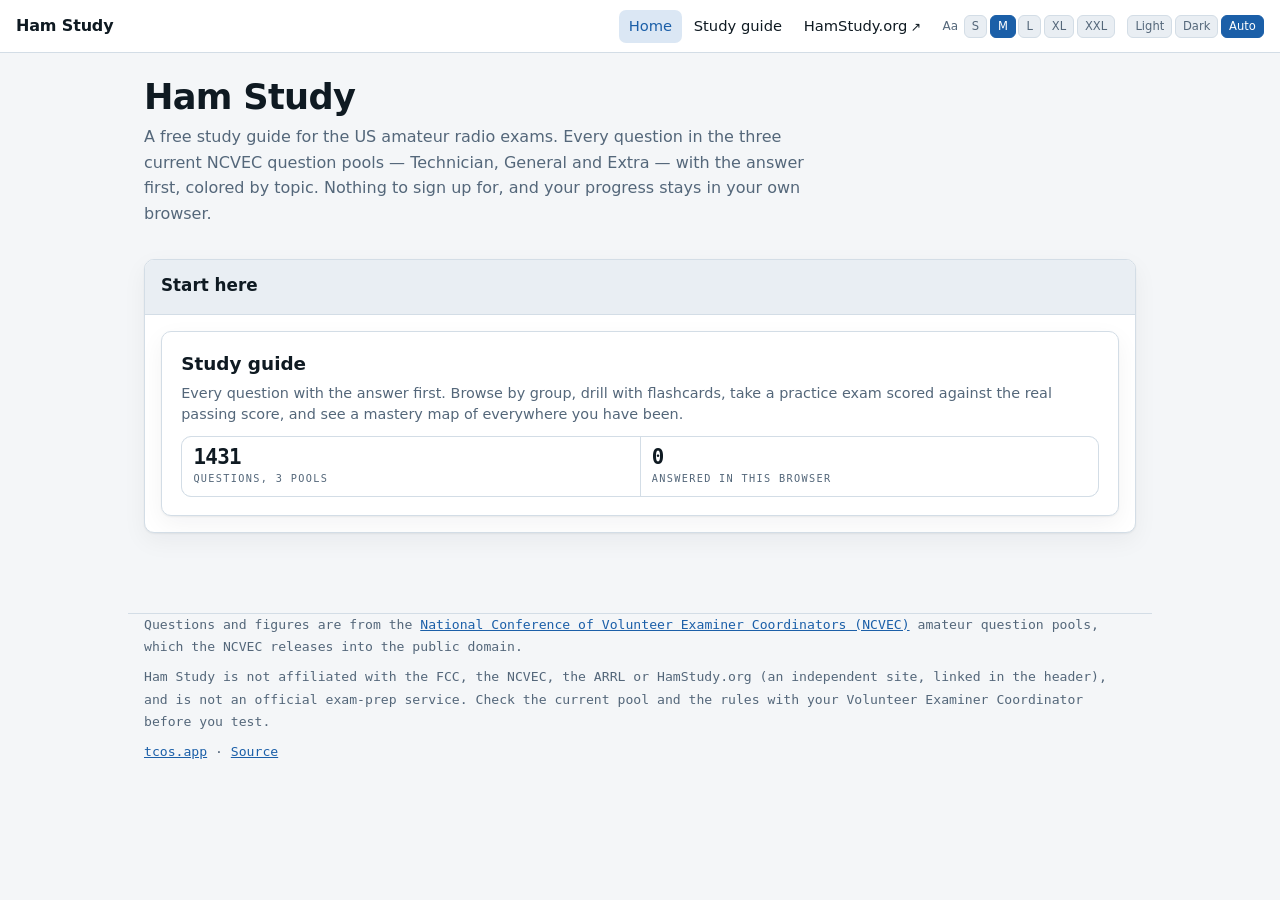
==== index.html @ 4e4fa77f "feat(study): Glossary and Formulas tabs, Guide chips, HamStudy.org link Port the two tabs the ham.la" ====
<!doctype html>
<html lang="en">
<head>
<meta charset="utf-8">
<meta name="viewport" content="width=device-width,initial-scale=1">
<title>Ham Study</title>
<meta name="description" content="A free study guide for the US amateur radio exams, built from the public-domain NCVEC question pools: Technician, General and Extra.">
<link rel="canonical" href="https://ham.tcos.app/">
<meta property="og:type" content="website">
<meta property="og:site_name" content="Ham Study">
<meta property="og:title" content="Ham Study">
<meta property="og:description" content="A free study guide for the US amateur radio exams, built from the public-domain NCVEC question pools: Technician, General and Extra.">
<meta property="og:url" content="https://ham.tcos.app/">
<meta name="twitter:card" content="summary">
<meta name="twitter:title" content="Ham Study">
<meta name="twitter:description" content="A free study guide for the US amateur radio exams, built from the public-domain NCVEC question pools: Technician, General and Extra.">
<link rel="stylesheet" href="/css/site.css">
<style>
.hi-tiles{display:grid;grid-template-columns:repeat(auto-fit,minmax(16rem,1fr));gap:1rem}
.hi-tile{display:block;text-decoration:none;color:inherit;border:1px solid var(--rule);border-radius:10px;
  background:var(--surface);box-shadow:var(--shadow);padding:1.1rem 1.2rem;transition:border-color .15s}
.hi-tile:hover,.hi-tile:focus-visible{border-color:var(--accent)}
.hi-tile h2{margin:0 0 .3rem;font-size:1.15rem;color:var(--ink)}
.hi-tile p{margin:0 0 .7rem;color:var(--muted);font-size:.9rem;line-height:1.45}
.hi-tile .stats{margin:0}
.hi-tile .stat{padding:.6rem .7rem}
.hi-tile .stat b{font-size:1.3rem}
</style>
<script>(function(){var d=document.documentElement;
try{d.setAttribute("data-fs",localStorage.getItem("tc-fs")||"m");
var t=localStorage.getItem("tc-theme");if(t&&t!=="auto")d.setAttribute("data-theme",t);}catch(e){d.setAttribute("data-fs","m");}})();</script>
</head>
<body>
<header class="top">
  <span class="brand"><a href="/">Ham Study</a></span>
  <nav aria-label="Main"><a href="/" aria-current="page">Home</a><a href="/study.html">Study guide</a><a class="ext" href="https://ham.study" target="_blank" rel="noopener">HamStudy.org</a></nav>
  <div class="fontsize-toggle"><span class="fs-label">Aa</span>
    <button class="fontsize-btn" data-size="s"  type="button" aria-pressed="false">S</button>
    <button class="fontsize-btn" data-size="m"  type="button" aria-pressed="true">M</button>
    <button class="fontsize-btn" data-size="l"  type="button" aria-pressed="false">L</button>
    <button class="fontsize-btn" data-size="xl" type="button" aria-pressed="false">XL</button>
    <button class="fontsize-btn" data-size="xxl" type="button" aria-pressed="false">XXL</button>
  </div>
  <div class="theme-toggle">
    <button class="theme-btn" data-theme-choice="light" type="button" aria-pressed="false">Light</button>
    <button class="theme-btn" data-theme-choice="dark"  type="button" aria-pressed="false">Dark</button>
    <button class="theme-btn" data-theme-choice="auto"  type="button" aria-pressed="true">Auto</button>
  </div>
</header>

<main class="wrap">
  <div>
    <h1>Ham Study</h1>
    <p class="lede">A free study guide for the US amateur radio exams. Every question in the three current NCVEC
      question pools &mdash; Technician, General and Extra &mdash; with the answer first, colored by topic. Nothing to
      sign up for, and your progress stays in your own browser.</p>
  </div>

  <div class="cards">
  <section class="card" aria-labelledby="tiles-h">
    <header><h2 id="tiles-h">Start here</h2></header>
    <div class="body">
      <div class="hi-tiles">
        <a class="hi-tile" href="/study.html">
          <h2>Study guide</h2>
          <p>Every question with the answer first. Browse by group, drill with flashcards, take a practice exam scored
            against the real passing score, and see a mastery map of everywhere you have been.</p>
          <div class="stats" id="hi-study-stats"><div class="stat"><b>&hellip;</b><span>loading</span></div></div>
        </a>
      </div>
    </div>
  </section>
  </div>
</main>
<footer class="hint credit">
  <p>Questions and figures are from the <a href="https://ncvec.org/index.php/amateur-question-pools">National Conference of Volunteer
    Examiner Coordinators (NCVEC)</a> amateur question pools, which the NCVEC releases into the public domain.</p>
  <p>Ham Study is not affiliated with the FCC, the NCVEC, the ARRL or HamStudy.org (an independent site, linked in the header), and is not an official exam-prep service.
    Check the current pool and the rules with your Volunteer Examiner Coordinator before you test.</p>
  <p><a href="https://tcos.app/">tcos.app</a> &middot;
    <a href="https://github.com/Twin-Cities-Open-Systems/ham-tcos-app">Source</a></p>
</footer>
<script src="/js/shell.js"></script>
<script src="/js/index.js" defer></script>
</body>
</html>
---- css/site.css ----
/* Ham Study -- one stylesheet for every page.
 *
 * Status colors are the reserved palette and are never themed:
 *   good #0ca30c   warning #fab219   serious #ec835a   critical #d03b3b
 * On a light surface warning and serious are under 3:1 by design. The icon and
 * the text label are the mitigation, so a status color never carries meaning
 * alone.
 */

/* Light is the base set. Every color is a token, so all three theme states
 * (explicit light, explicit dark, and the unstamped system default) resolve as
 * a complete set rather than half of one. */
:root{
  --bg:#f4f6f8; --surface:#fff; --sunk:#e9eef3; --ink:#0f1a22; --muted:#54677a;
  --rule:#d3dde6; --accent:#1b5fa8; --accent-soft:#dbe7f4;
  --good:#0ca30c; --warning:#fab219; --serious:#ec835a; --critical:#d03b3b;
  --good-bg:#e3f2e3; --warning-bg:#fbf1da; --serious-bg:#fbeae3; --critical-bg:#f8e3e3;
  --shadow:0 1px 2px rgba(15,26,34,.06),0 8px 24px rgba(15,26,34,.05);
  --fs:16px;
}
@media (prefers-color-scheme:dark){
  :root:not([data-theme="light"]){
    --bg:#0d1319; --surface:#161f27; --sunk:#111922; --ink:#dde6ee; --muted:#93a6b8;
    --rule:#243240; --accent:#6fa9e4; --accent-soft:#17324c;
    --good-bg:#12291b; --warning-bg:#2a2413; --serious-bg:#2c1d16; --critical-bg:#2c1717;
    --shadow:0 1px 2px rgba(0,0,0,.4),0 8px 24px rgba(0,0,0,.35);
  }
}
:root[data-theme="dark"]{
  --bg:#0d1319; --surface:#161f27; --sunk:#111922; --ink:#dde6ee; --muted:#93a6b8;
  --rule:#243240; --accent:#6fa9e4; --accent-soft:#17324c;
  --good-bg:#12291b; --warning-bg:#2a2413; --serious-bg:#2c1d16; --critical-bg:#2c1717;
  --shadow:0 1px 2px rgba(0,0,0,.4),0 8px 24px rgba(0,0,0,.35);
}
:root[data-fs="s"]{--fs:14px}  :root[data-fs="m"]{--fs:16px}
:root[data-fs="l"]{--fs:18px}  :root[data-fs="xl"]{--fs:21px}
:root[data-fs="xxl"]{--fs:25px}
*{box-sizing:border-box}
/* `hidden` is a state, not a style: an author rule that sets display would
 * otherwise beat the UA's [hidden]{display:none}. */
[hidden]{display:none!important}
body{margin:0;background:var(--bg);color:var(--ink);font:var(--fs)/1.6 system-ui,-apple-system,"Segoe UI",Roboto,sans-serif;-webkit-font-smoothing:antialiased;font-variant-numeric:slashed-zero}
/* The zero is always slashed, in every font everywhere. font-variant-numeric does not merge:
   any rule that sets it must repeat slashed-zero, and form controls do not inherit it. */
input,select,textarea,button{font-family:inherit;font-variant-numeric:slashed-zero}
.mono{font-family:ui-monospace,SFMono-Regular,"SF Mono",Menlo,Consolas,monospace;font-variant-numeric:tabular-nums slashed-zero}
/* header ------------------------------------------------------------------ */
.top{position:sticky;top:0;z-index:20;background:var(--surface);border-bottom:1px solid var(--rule);
     display:flex;align-items:center;gap:.75rem;padding:.6rem 1rem;flex-wrap:wrap}
.brand{font-weight:600;letter-spacing:-.01em;margin-right:auto;display:flex;align-items:baseline;gap:.5rem}
.brand a{text-decoration:none;color:inherit}
.brand small{color:var(--muted);font-weight:400;font-size:.78em}
.top nav{display:flex;gap:.15rem}
.top nav a{color:var(--ink);text-decoration:none;padding:.3rem .6rem;border-radius:7px;font-size:.92rem}
.top nav a:hover,.top nav a:focus-visible,.top nav a[aria-current="page"]{background:var(--accent-soft);color:var(--accent)}
.top nav a.ext::after{content:"\2197";margin-left:.25em;font-size:.85em}
@media (max-width:30rem){.top nav{flex-wrap:wrap}}
.fontsize-toggle,.theme-toggle{display:flex;gap:.15rem;align-items:center}
.fontsize-btn,.theme-btn{background:var(--sunk);border:1px solid var(--rule);color:var(--muted);
  border-radius:6px;padding:.22rem .45rem;font-size:.72rem;cursor:pointer;font-family:inherit}
.fontsize-btn[aria-pressed="true"],.theme-btn[aria-pressed="true"]{background:var(--accent);border-color:var(--accent);color:#fff}
.fs-label{color:var(--muted);font-size:.75rem;margin-right:.2rem}
.wrap{max-width:64rem;margin:0 auto;padding:1.5rem 1rem 5rem;display:flex;flex-direction:column;gap:2rem}
h1{font-size:clamp(1.6rem,3.5vw,2.2rem);line-height:1.15;margin:0;letter-spacing:-.02em;text-wrap:balance}
h2{font-size:1.05rem;margin:0 0 .2rem;text-wrap:balance}
.lede{color:var(--muted);margin:.4rem 0 0;max-width:42rem}
p{margin:0}
a{color:var(--accent)}
code{font-family:ui-monospace,monospace;font-size:.86em;background:var(--sunk);padding:.1em .36em;border-radius:4px}
/* status chips -- ICON + LABEL, never color alone --------------------------- */
.chip{display:inline-flex;align-items:center;gap:.32rem;font-family:ui-monospace,monospace;
      font-size:.68rem;letter-spacing:.06em;text-transform:uppercase;font-weight:600;
      padding:.2rem .5rem;border-radius:999px;white-space:nowrap}
.chip.good{color:var(--good);background:var(--good-bg)}
.chip.warning{color:var(--warning);background:var(--warning-bg)}
.chip.serious{color:var(--serious);background:var(--serious-bg)}
.chip.critical{color:var(--critical);background:var(--critical-bg)}
/* A state that is correct and is not a status: a stopped template is not a
 * fault, so it must not borrow a status color to say so. */
.chip.neutral{color:var(--muted);background:var(--sunk)}
.stats{display:grid;grid-template-columns:repeat(auto-fit,minmax(8rem,1fr));gap:1px;
       background:var(--rule);border:1px solid var(--rule);border-radius:10px;overflow:hidden}
.stat{background:var(--surface);padding:.9rem 1rem;display:flex;flex-direction:column;gap:.15rem}
.stat b{font-family:ui-monospace,monospace;font-size:1.7rem;font-weight:600;line-height:1;letter-spacing:-.03em;font-variant-numeric:tabular-nums slashed-zero}
.stat span{font-family:ui-monospace,monospace;font-size:.64rem;letter-spacing:.13em;text-transform:uppercase;color:var(--muted)}
.stat.is-good b{color:var(--good)} .stat.is-critical b{color:var(--critical)}
.card{background:var(--surface);border:1px solid var(--rule);border-radius:10px;box-shadow:var(--shadow);overflow:hidden}
.card>header{padding:.75rem 1rem;border-bottom:1px solid var(--rule);background:var(--sunk);
             display:flex;align-items:baseline;gap:.6rem;flex-wrap:wrap}
.card>header .count{margin-left:auto;font-family:ui-monospace,monospace;font-size:.72rem;color:var(--muted)}
.card .body{padding:1rem;display:flex;flex-direction:column;gap:.9rem}
.tbl{overflow-x:auto}
table{border-collapse:collapse;width:100%;font-size:.9rem}
th,td{text-align:left;padding:.5rem .7rem;border-bottom:1px solid var(--rule);vertical-align:top}
thead th{font-family:ui-monospace,monospace;font-size:.64rem;letter-spacing:.12em;text-transform:uppercase;color:var(--muted);font-weight:600}
tbody tr:last-child td{border-bottom:0}
footer{border-top:1px solid var(--rule);padding-top:1rem;color:var(--muted);
       font-family:ui-monospace,monospace;font-size:.72rem;line-height:1.7}
:focus-visible{outline:2px solid var(--accent);outline-offset:2px;border-radius:4px}
@media(prefers-reduced-motion:reduce){*{transition:none!important;animation:none!important}}
.tabs{display:flex;gap:.25rem;padding:.55rem 1rem 0;border-bottom:1px solid var(--rule);background:var(--sunk)}
.tab{font:inherit;font-size:.86rem;color:var(--muted);background:none;cursor:pointer;
     border:1px solid transparent;border-bottom:0;border-radius:7px 7px 0 0;
     padding:.4rem .85rem;margin-bottom:-1px}
.tab:hover{color:var(--ink)}
/* The selected tab is the one joined to the panel below it. That join is the
 * cue, so the state does not rest on color alone -- aria-selected carries it
 * for anything that is not looking at pixels. */
.tab[aria-selected="true"]{background:var(--surface);border-color:var(--rule);color:var(--ink);font-weight:600}
.bar{display:flex;align-items:center;gap:.6rem;flex-wrap:wrap}
.bar .btn{margin-left:auto}
.btn{font:inherit;font-size:.86rem;font-weight:600;background:var(--accent);color:#fff;
     border:1px solid var(--accent);border-radius:7px;padding:.42rem 1rem;cursor:pointer}
.btn:disabled{opacity:.55;cursor:progress}
.hint{color:var(--muted);font-size:.82rem;margin:0}
kbd{font-family:ui-monospace,monospace;font-size:.78em;background:var(--sunk);
    border:1px solid var(--rule);border-bottom-width:2px;border-radius:4px;padding:.05em .35em}
.muted{color:var(--muted)}

.cards{display:flex;flex-direction:column;gap:2rem}
.credit{max-width:64rem;margin:0 auto;padding:0 1rem 3rem}
.credit p+p{margin-top:.5rem}
.skip{position:absolute;left:-999px}
.skip:focus{left:1rem;top:.5rem;z-index:30;background:var(--surface);padding:.4rem .7rem;border-radius:6px}

/* print / Save as PDF: the page as it looks on screen minus the controls. */
@page{margin:12mm}
@media print{
  html,body{-webkit-print-color-adjust:exact;print-color-adjust:exact}
  .top{display:none!important}
  .wrap{max-width:none;padding:0}
  .card{box-shadow:none}
  .tbl{overflow:visible}
  tr,.stat,figure,img,svg{break-inside:avoid}
  .card>header{break-after:avoid}
  thead{display:table-header-group}
  img,svg{max-width:100%;height:auto}
}
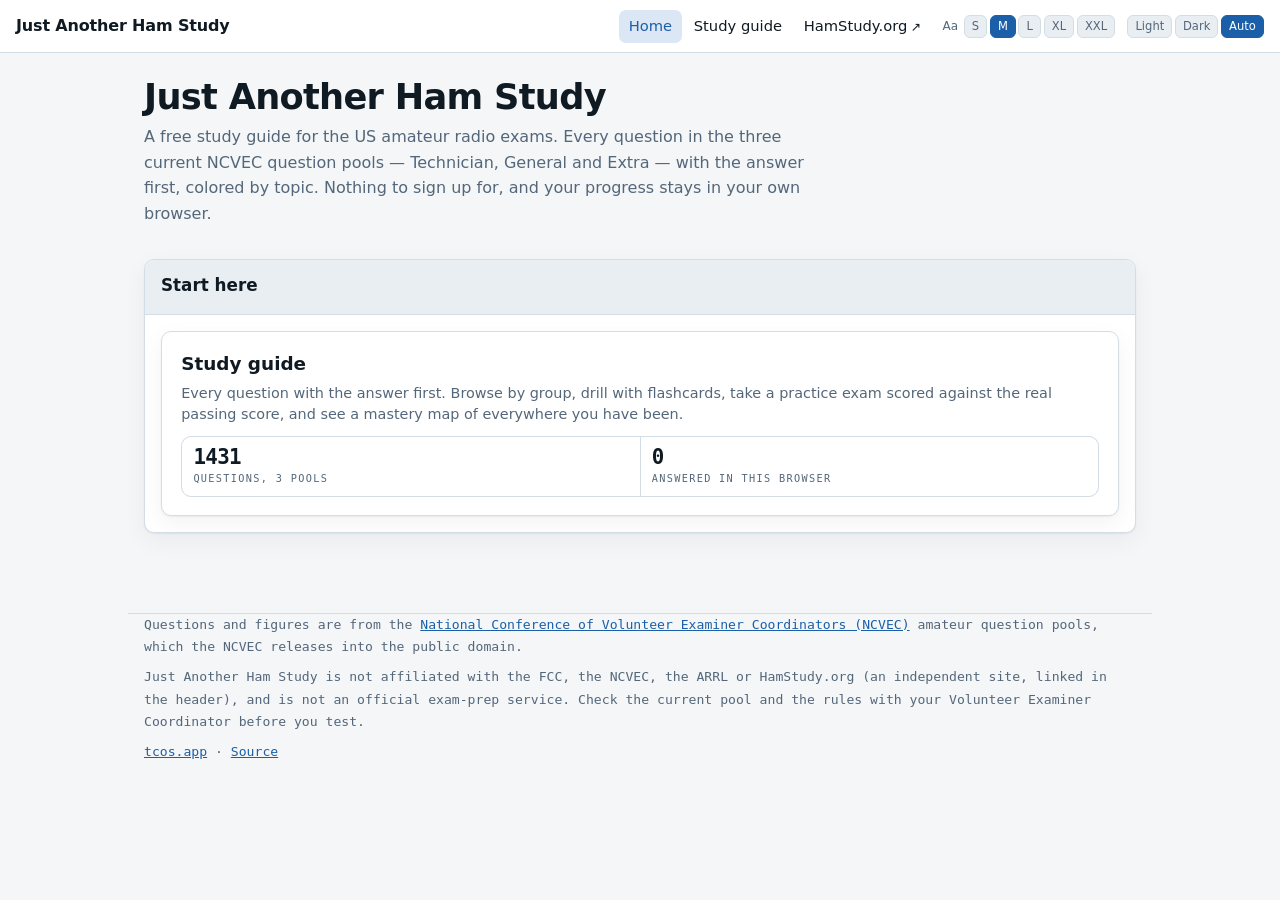
==== commit 2981b8bc: "feat(site): rename to Just Another Ham Study and add the og image The product name is Just Another H" ====
--- a/index.html
+++ b/index.html
@@ -3,17 +3,24 @@
 <head>
 <meta charset="utf-8">
 <meta name="viewport" content="width=device-width,initial-scale=1">
-<title>Ham Study</title>
+<title>Just Another Ham Study</title>
 <meta name="description" content="A free study guide for the US amateur radio exams, built from the public-domain NCVEC question pools: Technician, General and Extra.">
 <link rel="canonical" href="https://ham.tcos.app/">
 <meta property="og:type" content="website">
-<meta property="og:site_name" content="Ham Study">
-<meta property="og:title" content="Ham Study">
+<meta property="og:site_name" content="Just Another Ham Study">
+<meta property="og:title" content="Just Another Ham Study">
 <meta property="og:description" content="A free study guide for the US amateur radio exams, built from the public-domain NCVEC question pools: Technician, General and Extra.">
 <meta property="og:url" content="https://ham.tcos.app/">
-<meta name="twitter:card" content="summary">
-<meta name="twitter:title" content="Ham Study">
+<meta property="og:locale" content="en_US">
+<meta property="og:image" content="https://ham.tcos.app/og.jpg">
+<meta property="og:image:type" content="image/jpeg">
+<meta property="og:image:width" content="1200">
+<meta property="og:image:height" content="630">
+<meta property="og:image:alt" content="The Just Another Ham Study home page: the study guide, 1431 questions across three NCVEC pools.">
+<meta name="twitter:card" content="summary_large_image">
+<meta name="twitter:title" content="Just Another Ham Study">
 <meta name="twitter:description" content="A free study guide for the US amateur radio exams, built from the public-domain NCVEC question pools: Technician, General and Extra.">
+<meta name="twitter:image" content="https://ham.tcos.app/og.jpg">
 <link rel="stylesheet" href="/css/site.css">
 <style>
 .hi-tiles{display:grid;grid-template-columns:repeat(auto-fit,minmax(16rem,1fr));gap:1rem}
@@ -32,7 +39,7 @@
 </head>
 <body>
 <header class="top">
-  <span class="brand"><a href="/">Ham Study</a></span>
+  <span class="brand"><a href="/">Just Another Ham Study</a></span>
   <nav aria-label="Main"><a href="/" aria-current="page">Home</a><a href="/study.html">Study guide</a><a class="ext" href="https://ham.study" target="_blank" rel="noopener">HamStudy.org</a></nav>
   <div class="fontsize-toggle"><span class="fs-label">Aa</span>
     <button class="fontsize-btn" data-size="s"  type="button" aria-pressed="false">S</button>
@@ -50,7 +57,7 @@
 
 <main class="wrap">
   <div>
-    <h1>Ham Study</h1>
+    <h1>Just Another Ham Study</h1>
     <p class="lede">A free study guide for the US amateur radio exams. Every question in the three current NCVEC
       question pools &mdash; Technician, General and Extra &mdash; with the answer first, colored by topic. Nothing to
       sign up for, and your progress stays in your own browser.</p>
@@ -75,7 +82,7 @@
 <footer class="hint credit">
   <p>Questions and figures are from the <a href="https://ncvec.org/index.php/amateur-question-pools">National Conference of Volunteer
     Examiner Coordinators (NCVEC)</a> amateur question pools, which the NCVEC releases into the public domain.</p>
-  <p>Ham Study is not affiliated with the FCC, the NCVEC, the ARRL or HamStudy.org (an independent site, linked in the header), and is not an official exam-prep service.
+  <p>Just Another Ham Study is not affiliated with the FCC, the NCVEC, the ARRL or HamStudy.org (an independent site, linked in the header), and is not an official exam-prep service.
     Check the current pool and the rules with your Volunteer Examiner Coordinator before you test.</p>
   <p><a href="https://tcos.app/">tcos.app</a> &middot;
     <a href="https://github.com/Twin-Cities-Open-Systems/ham-tcos-app">Source</a></p>
--- a/css/site.css
+++ b/css/site.css
@@ -1,4 +1,4 @@
-/* Ham Study -- one stylesheet for every page.
+/* Just Another Ham Study -- one stylesheet for every page.
  *
  * Status colors are the reserved palette and are never themed:
  *   good #0ca30c   warning #fab219   serious #ec835a   critical #d03b3b
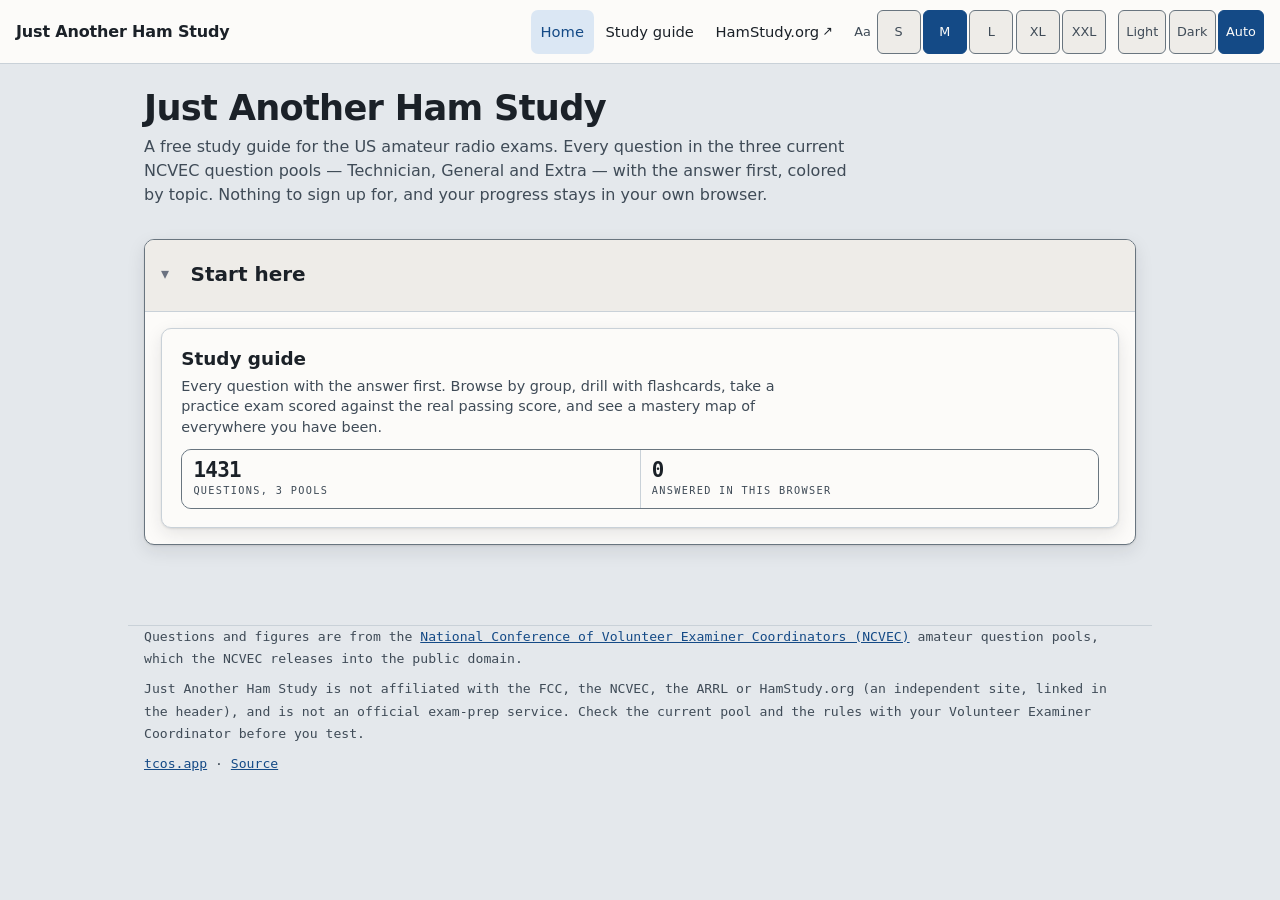
==== commit 32c091ee: "feat(study): inherit tcos-app's shared shell; collapsible, columnar, readable-first study UI Every p" ====
--- a/index.html
+++ b/index.html
@@ -16,12 +16,13 @@
 <meta property="og:image:type" content="image/jpeg">
 <meta property="og:image:width" content="1200">
 <meta property="og:image:height" content="630">
-<meta property="og:image:alt" content="The Just Another Ham Study home page: the study guide, 1431 questions across three NCVEC pools.">
+<meta property="og:image:alt" content="Just Another Ham Study: US amateur radio exam study guide, 1,431 questions across the Technician, General and Extra pools">
 <meta name="twitter:card" content="summary_large_image">
 <meta name="twitter:title" content="Just Another Ham Study">
 <meta name="twitter:description" content="A free study guide for the US amateur radio exams, built from the public-domain NCVEC question pools: Technician, General and Extra.">
 <meta name="twitter:image" content="https://ham.tcos.app/og.jpg">
-<link rel="stylesheet" href="/css/site.css">
+<link rel="stylesheet" href="/css/shell.css">
+<link rel="stylesheet" href="/css/ham.css">
 <style>
 .hi-tiles{display:grid;grid-template-columns:repeat(auto-fit,minmax(16rem,1fr));gap:1rem}
 .hi-tile{display:block;text-decoration:none;color:inherit;border:1px solid var(--rule);border-radius:10px;
@@ -64,9 +65,9 @@
   </div>
 
   <div class="cards">
-  <section class="card" aria-labelledby="tiles-h">
-    <header><h2 id="tiles-h">Start here</h2></header>
-    <div class="body">
+  <section class="card" data-tc-collapse="start" aria-labelledby="tiles-h">
+    <header><h2 id="tiles-h" data-tc-collapse-toggle>Start here</h2></header>
+    <div class="body" data-tc-collapse-body>
       <div class="hi-tiles">
         <a class="hi-tile" href="/study.html">
           <h2>Study guide</h2>
@@ -88,6 +89,11 @@
     <a href="https://github.com/Twin-Cities-Open-Systems/ham-tcos-app">Source</a></p>
 </footer>
 <script src="/js/shell.js"></script>
+<script src="/js/links.js"></script>
+<script src="/js/collapse.js"></script>
+<script src="/js/arrange.js"></script>
+<script src="/js/table.js"></script>
+<script src="/js/freshness.js"></script>
 <script src="/js/index.js" defer></script>
 </body>
 </html>
--- a/css/shell.css
+++ b/css/shell.css
@@ -0,0 +1,216 @@
+/* shell.css -- the shared stylesheet of every tcos.app app. OWNED by tcos-app;
+ * children copy it (see CLAUDE.md, "How a child app inherits"), never edit the copy.
+ * Derived from fleet-ops/view/assets/view.css minus the operator-only parts.
+ *
+ * Status colors are the reserved palette for fills, edges and icons, never
+ * themed:  good #0ca30c   warning #fab219   serious #ec835a   critical #d03b3b
+ * Text that states a status wears the matching -ink token instead (7:1 on its
+ * chip), and the icon and label always ride with it, so a status color never
+ * carries meaning alone.
+ */
+
+/* Light is the base set. Every color is a token, so all three theme states
+ * (explicit light, explicit dark, and the unstamped system default) resolve as
+ * a complete set rather than half of one.
+ *
+ * Readability is the design brief, and it is measured, not eyeballed --
+ * tests/test_contrast.py computes the WCAG ratio for every pair below in both
+ * themes and fails under target:
+ *   body text     >= 7:1   (--ink, --muted, --accent on their surfaces)
+ *   UI text       >= 4.5:1 (chips, button labels, tags)
+ *   borders/icons >= 3:1   (--edge on every surface it divides)
+ * Off-white on off-black, never #fff on #000. Light and dark are two designs:
+ * dark lifts its surfaces by lightness and softens the ink, it is not the
+ * light theme inverted. --rule is a hairline inside a card (decorative);
+ * --edge is what draws a component's boundary, so it carries the 3:1.
+ * --bg < --surface < --sunk is the page, the card, the pill on the card. */
+:root{
+  --bg:#e4e8ec; --surface:#fcfbf9; --sunk:#eeece8; --ink:#1b2128; --muted:#3f4b57;
+  --rule:#c9d1d8; --edge:#69757f; --accent:#144a86; --accent-soft:#dbe7f4; --on-accent:#fcfbf9;
+  --good:#0ca30c; --warning:#fab219; --serious:#ec835a; --critical:#d03b3b;
+  --good-ink:#0a5c0a; --warning-ink:#6b4700; --serious-ink:#7c3210; --critical-ink:#921f1f;
+  --good-bg:#e3f2e3; --warning-bg:#fbf1da; --serious-bg:#fbeae3; --critical-bg:#f8e3e3;
+  --shadow:0 1px 2px rgba(27,33,40,.10),0 6px 18px rgba(27,33,40,.10);
+  --fs:16px;
+}
+@media (prefers-color-scheme:dark){
+  :root:not([data-theme="light"]){
+    --bg:#0c1116; --surface:#171e26; --sunk:#0f151b; --ink:#e3e8ed; --muted:#a9b6c2;
+    --rule:#2b3947; --edge:#6a7b8c; --accent:#8bbcf0; --accent-soft:#163049; --on-accent:#0c1116;
+    --good-ink:#5fd35f; --warning-ink:#f2b93b; --serious-ink:#f6a683; --critical-ink:#f79f9f;
+    --good-bg:#12291b; --warning-bg:#2a2413; --serious-bg:#2c1d16; --critical-bg:#2c1717;
+    --shadow:0 1px 2px rgba(0,0,0,.5),0 6px 18px rgba(0,0,0,.45);
+  }
+}
+:root[data-theme="dark"]{
+  --bg:#0c1116; --surface:#171e26; --sunk:#0f151b; --ink:#e3e8ed; --muted:#a9b6c2;
+  --rule:#2b3947; --edge:#6a7b8c; --accent:#8bbcf0; --accent-soft:#163049; --on-accent:#0c1116;
+  --good-ink:#5fd35f; --warning-ink:#f2b93b; --serious-ink:#f6a683; --critical-ink:#f79f9f;
+  --good-bg:#12291b; --warning-bg:#2a2413; --serious-bg:#2c1d16; --critical-bg:#2c1717;
+  --shadow:0 1px 2px rgba(0,0,0,.5),0 6px 18px rgba(0,0,0,.45);
+}
+:root[data-fs="s"]{--fs:14px}  :root[data-fs="m"]{--fs:16px}
+:root[data-fs="l"]{--fs:18px}  :root[data-fs="xl"]{--fs:21px}
+:root[data-fs="xxl"]{--fs:25px}
+*{box-sizing:border-box}
+/* `hidden` is a state, not a style: an author rule that sets display would
+ * otherwise beat the UA's [hidden]{display:none}. */
+[hidden]{display:none!important}
+body{margin:0;background:var(--bg);color:var(--ink);font:var(--fs)/1.5 system-ui,-apple-system,"Segoe UI",Roboto,sans-serif;-webkit-font-smoothing:antialiased;font-variant-numeric:slashed-zero}
+/* The zero is always slashed, in every font everywhere. font-variant-numeric does not merge:
+   any rule that sets it must repeat slashed-zero, and form controls do not inherit it. */
+input,select,textarea,button{font-family:inherit;font-variant-numeric:slashed-zero}
+.mono{font-family:ui-monospace,SFMono-Regular,"SF Mono",Menlo,Consolas,monospace;font-variant-numeric:tabular-nums slashed-zero}
+/* header ------------------------------------------------------------------ */
+.top{position:sticky;top:0;z-index:20;background:var(--surface);border-bottom:1px solid var(--rule);
+     display:flex;align-items:center;gap:.75rem;padding:.6rem 1rem;flex-wrap:wrap}
+.brand{font-weight:600;letter-spacing:-.01em;margin-right:auto;display:flex;align-items:baseline;gap:.5rem}
+.brand a{text-decoration:none;color:inherit}
+.brand small{color:var(--muted);font-weight:400;font-size:.78em}
+.top nav{display:flex;gap:.15rem}
+.top nav a{color:var(--ink);text-decoration:none;padding:.3rem .6rem;border-radius:7px;font-size:.92rem}
+.top nav a:hover,.top nav a:focus-visible,.top nav a[aria-current="page"]{background:var(--accent-soft);color:var(--accent)}
+.top nav a.ext::after{content:"\2197";margin-left:.25em;font-size:.85em}
+@media (max-width:30rem){.top nav{flex-wrap:wrap}}
+.fontsize-toggle,.theme-toggle{display:flex;gap:.15rem;align-items:center}
+.fontsize-btn,.theme-btn{background:var(--sunk);border:1px solid var(--edge);color:var(--muted);
+  border-radius:6px;padding:.22rem .45rem;font-size:.8rem;cursor:pointer;font-family:inherit}
+.fontsize-btn[aria-pressed="true"],.theme-btn[aria-pressed="true"]{background:var(--accent);border-color:var(--accent);color:var(--on-accent)}
+.fs-label{color:var(--muted);font-size:.8rem;margin-right:.2rem}
+.wrap{max-width:64rem;margin:0 auto;padding:1.5rem 1rem 5rem;display:flex;flex-direction:column;gap:2rem}
+h1{font-size:clamp(1.6rem,3.5vw,2.2rem);line-height:1.15;margin:0;letter-spacing:-.02em;text-wrap:balance}
+/* Three levels, each visibly a step from the next: panel h2 > group h3/h4 > pill label. */
+h2{font-size:1.25rem;line-height:1.3;margin:0 0 .2rem;text-wrap:balance}
+.lede{color:var(--muted);margin:.4rem 0 0;max-width:42rem}
+/* Reading measure: prose stops at ~70 characters, left-aligned, never justified. */
+.card .body p,.card .body li,.lede{max-width:70ch;text-align:left}
+p{margin:0}
+a{color:var(--accent)}
+code{font-family:ui-monospace,monospace;font-size:.86em;background:var(--sunk);padding:.1em .36em;border-radius:4px}
+/* status chips -- ICON + LABEL, never color alone --------------------------- */
+.chip{display:inline-flex;align-items:center;gap:.32rem;font-family:ui-monospace,monospace;
+      font-size:.72rem;letter-spacing:.06em;text-transform:uppercase;font-weight:600;
+      padding:.2rem .5rem;border-radius:999px;white-space:nowrap}
+.chip.good{color:var(--good-ink);background:var(--good-bg)}
+.chip.warning{color:var(--warning-ink);background:var(--warning-bg)}
+.chip.serious{color:var(--serious-ink);background:var(--serious-bg)}
+.chip.critical{color:var(--critical-ink);background:var(--critical-bg)}
+/* A state that is correct and is not a status: a stopped template is not a
+ * fault, so it must not borrow a status color to say so. */
+.chip.neutral{color:var(--muted);background:var(--sunk)}
+.stats{display:grid;grid-template-columns:repeat(auto-fit,minmax(8rem,1fr));gap:1px;
+       background:var(--rule);border:1px solid var(--edge);border-radius:10px;overflow:hidden}
+.stat{background:var(--surface);padding:.9rem 1rem;display:flex;flex-direction:column;gap:.15rem}
+.stat b{font-family:ui-monospace,monospace;font-size:1.7rem;font-weight:600;line-height:1;letter-spacing:-.03em;font-variant-numeric:tabular-nums slashed-zero}
+.stat span{font-family:ui-monospace,monospace;font-size:.64rem;letter-spacing:.13em;text-transform:uppercase;color:var(--muted)}
+.stat.is-good b{color:var(--good-ink)} .stat.is-critical b{color:var(--critical-ink)}
+.card{background:var(--surface);border:1px solid var(--edge);border-radius:10px;box-shadow:var(--shadow);overflow:hidden}
+.card>header{padding:.75rem 1rem;border-bottom:1px solid var(--rule);background:var(--sunk);
+             display:flex;align-items:baseline;gap:.6rem;flex-wrap:wrap}
+.card>header .count{margin-left:auto;font-family:ui-monospace,monospace;font-size:.72rem;color:var(--muted)}
+.card .body{padding:1rem;display:flex;flex-direction:column;gap:.9rem}
+.tbl{overflow-x:auto}
+table{border-collapse:collapse;width:100%;font-size:.9rem}
+th,td{text-align:left;padding:.5rem .7rem;border-bottom:1px solid var(--rule);vertical-align:top}
+thead th{font-family:ui-monospace,monospace;font-size:.64rem;letter-spacing:.12em;text-transform:uppercase;color:var(--muted);font-weight:600}
+tbody tr:last-child td{border-bottom:0}
+footer{border-top:1px solid var(--rule);padding-top:1rem;color:var(--muted);
+       font-family:ui-monospace,monospace;font-size:.72rem;line-height:1.7}
+:focus-visible{outline:3px solid var(--accent);outline-offset:2px;border-radius:4px}
+@media(prefers-reduced-motion:reduce){*{transition:none!important;animation:none!important}}
+.tabs{display:flex;gap:.25rem;padding:.55rem 1rem 0;border-bottom:1px solid var(--edge);background:var(--sunk)}
+.tab{font:inherit;font-size:.86rem;color:var(--muted);background:none;cursor:pointer;
+     border:1px solid transparent;border-bottom:0;border-radius:7px 7px 0 0;
+     padding:.4rem .85rem;margin-bottom:-1px}
+.tab:hover{color:var(--ink)}
+/* The selected tab is the one joined to the panel below it. That join is the
+ * cue, so the state does not rest on color alone -- aria-selected carries it
+ * for anything that is not looking at pixels. */
+.tab[aria-selected="true"]{background:var(--surface);border-color:var(--edge);color:var(--ink);font-weight:600}
+.bar{display:flex;align-items:center;gap:.6rem;flex-wrap:wrap}
+.bar .btn{margin-left:auto}
+.btn{font:inherit;font-size:.9rem;font-weight:600;background:var(--accent);color:var(--on-accent);
+     border:1px solid var(--accent);border-radius:7px;padding:.42rem 1rem;cursor:pointer}
+.btn:disabled{opacity:.55;cursor:progress}
+.hint{color:var(--muted);font-size:.82rem;margin:0}
+kbd{font-family:ui-monospace,monospace;font-size:.78em;background:var(--sunk);
+    border:1px solid var(--edge);border-bottom-width:2px;border-radius:4px;padding:.05em .35em}
+.muted{color:var(--muted)}
+
+.cards{display:flex;flex-direction:column;gap:2rem}
+.skip{position:absolute;left:-999px}
+.skip:focus{left:1rem;top:.5rem;z-index:30;background:var(--surface);padding:.4rem .7rem;border-radius:6px}
+
+/* Touch targets: every button-like control is at least 44 x 44 CSS px
+ * (WCAG 2.5.5), so it can be hit with a thumb and not just a pointer. */
+.btn,.tab,.fontsize-btn,.theme-btn,.top nav a{min-height:44px;min-width:44px;display:inline-flex;align-items:center;justify-content:center}
+.top nav a{justify-content:flex-start}
+.tab{padding-top:0;padding-bottom:0}
+[data-tc-collapse-head]{min-height:44px;display:flex;align-items:center;gap:.4em}
+
+/* components: collapse, arrange, table, freshness --------------------------
+ * The library/js components ship their own behavior CSS; this is the page's half
+ * (how they sit in the shell). One accent hue for every control affordance;
+ * status colors stay reserved for status. */
+/* arrange: the cards live in their own container so a drop onto container
+ * padding cannot land a card past the page footer. */
+.cards{display:flex;flex-direction:column;gap:2rem}
+.grip{font-family:ui-monospace,monospace;color:var(--muted);font-size:1rem;line-height:1;
+      padding:.1rem .2rem;border-radius:5px;align-self:center}
+.grip:hover,.grip:focus-visible{color:var(--accent);background:var(--accent-soft)}
+.card>header h2[data-tc-collapse-head],.new>header h2[data-tc-collapse-head]{
+  cursor:pointer;border-radius:5px;padding:0 .2rem;margin-left:-.2rem}
+.card>header h2[data-tc-collapse-head]:hover,.new>header h2[data-tc-collapse-head]:hover{color:var(--accent)}
+/* A collapsed card is a header and nothing else -- the rule under it would
+ * be drawing a line beneath empty space. */
+[data-tc-collapsed="true"]>header{border-bottom:0}
+.tc-collapse-marker{color:var(--accent)}
+
+/* Status echoed on the card's left edge. Set ONLY on a card whose header
+ * already carries the matching icon+label chip -- see the block comment. */
+.card.is-good{border-left:4px solid var(--good)}
+.card.is-warning{border-left:4px solid var(--warning)}
+.card.is-serious{border-left:4px solid var(--serious)}
+.card.is-critical{border-left:4px solid var(--critical)}
+
+/* table: sort + search. Everything is client-side over rows already in the
+ * DOM -- see view/README.md for why there is no server and no cache. */
+.card-tools{display:flex;align-items:center;gap:.6rem;flex-wrap:wrap;
+            padding:.7rem 1rem;border-bottom:1px solid var(--rule);background:var(--surface)}
+.card-tools input[type="search"]{flex:1 1 14rem;min-width:9rem;font:inherit;font-size:.86rem;
+  background:var(--sunk);color:var(--ink);border:1px solid var(--edge);border-radius:7px;
+  padding:.35rem .6rem}
+.card-tools input[type="search"]:focus-visible{border-color:var(--accent)}
+.card-tools .count{font-family:ui-monospace,monospace;font-size:.72rem;color:var(--muted);white-space:nowrap}
+.card-tools .hint{font-size:.72rem;color:var(--muted)}
+thead th[data-tc-sortable]{color:var(--muted)}
+thead th[aria-sort="ascending"],thead th[aria-sort="descending"]{color:var(--accent)}
+
+/* Freshness: how old is what you are reading, and can you get back to the
+ * source. One card per page, last, generated by build.sh -- never authored,
+ * because a hand-typed timestamp is wrong the moment the page is rebuilt. */
+.fresh-card{border-left:4px solid var(--rule)}
+.fresh-card .body{padding:.7rem 1rem}
+.fresh dl{display:grid;grid-template-columns:auto 1fr;gap:.3rem .9rem;margin:0;
+          font-family:ui-monospace,monospace;font-size:.76rem}
+.fresh dt{color:var(--muted);text-transform:uppercase;letter-spacing:.08em;font-size:.68rem}
+.fresh dd{margin:0;color:var(--ink);overflow-wrap:anywhere}
+.fresh dd.none{color:var(--muted);font-style:italic;font-family:inherit}
+
+/* print / Save as PDF: the page as it looks on screen minus the controls. */
+@page{margin:12mm}
+@media print{
+  html,body{-webkit-print-color-adjust:exact;print-color-adjust:exact}
+  :root,:root[data-theme]{--bg:#fff;--surface:#fff;--sunk:#f3f3f3;--ink:#000;--muted:#333;--edge:#555;--accent:#0b3a70}
+  body{font-size:11pt;line-height:1.4}
+  .top,.grip,.tc-collapse-marker,.card-tools input,.card-tools .hint{display:none!important}
+  [data-tc-collapse][data-tc-collapsed='true'] [data-tc-collapse-body]{display:block!important}
+  [data-tc-collapse][data-tc-collapsed='true'] .body[data-tc-collapse-body]{display:flex!important}
+  .wrap{max-width:none;padding:0}
+  .card{box-shadow:none}
+  .tbl{overflow:visible}
+  tr,.stat,figure,img,svg{break-inside:avoid}
+  .card>header{break-after:avoid}
+  thead{display:table-header-group}
+  img,svg{max-width:100%;height:auto}
+}
--- a/css/ham.css
+++ b/css/ham.css
@@ -0,0 +1,3 @@
+/* ham.css -- what only this app adds on top of the shared shell (css/shell.css). */
+.credit{max-width:64rem;margin:0 auto;padding:0 1rem 3rem}
+.credit p+p{margin-top:.5rem}
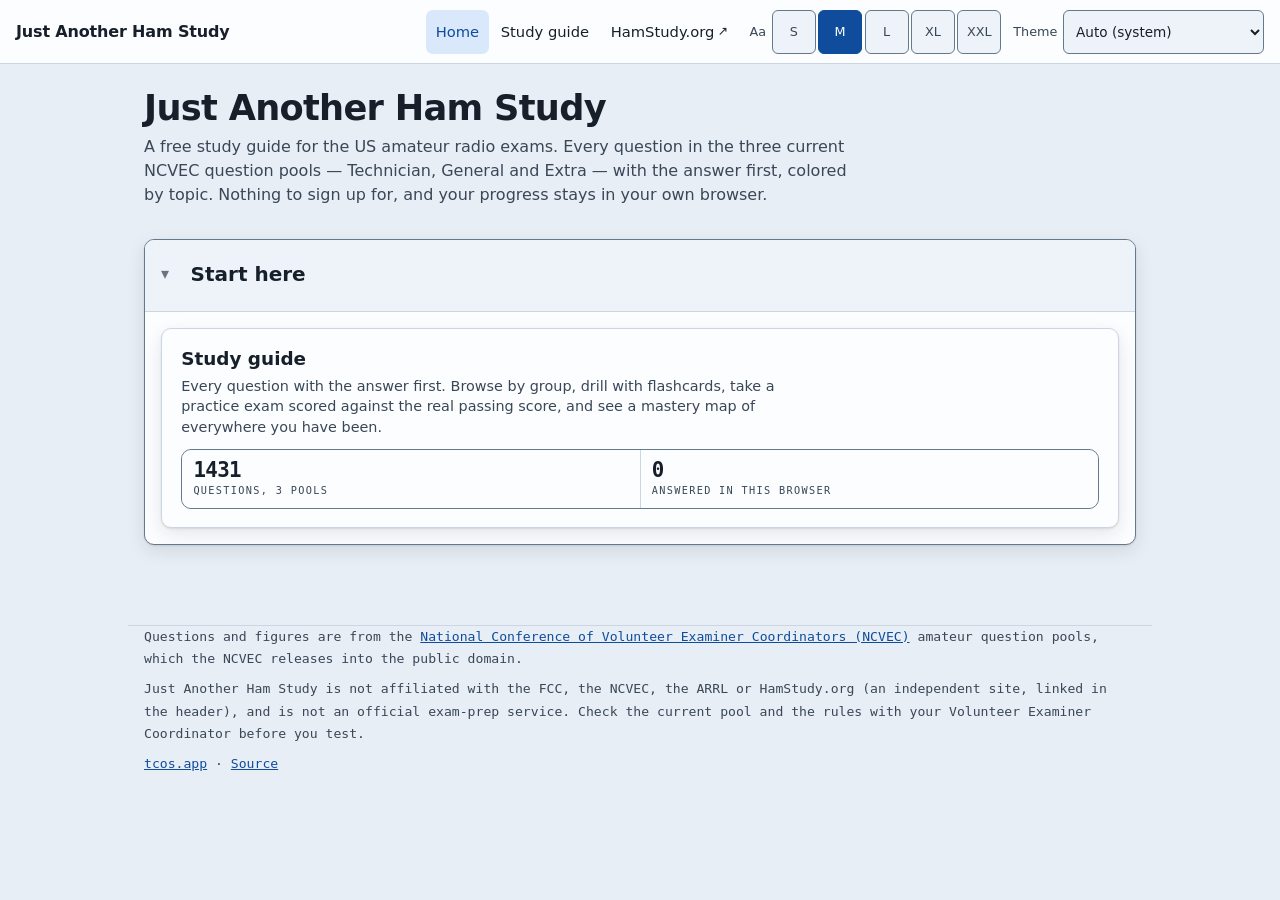
==== commit 2a006a56: "feat(study): theme dropdown and working text size, synced from the shell Co-Authored-By: Claude Code" ====
--- a/index.html
+++ b/index.html
@@ -36,7 +36,7 @@
 </style>
 <script>(function(){var d=document.documentElement;
 try{d.setAttribute("data-fs",localStorage.getItem("tc-fs")||"m");
-var t=localStorage.getItem("tc-theme");if(t&&t!=="auto")d.setAttribute("data-theme",t);}catch(e){d.setAttribute("data-fs","m");}})();</script>
+var t=localStorage.getItem("tc-theme");if(t&&t!=="auto"){d.setAttribute("data-theme",{paper:"light",contrast:"light",midnight:"dark",graphite:"dark"}[t]||t);d.setAttribute("data-skin",t);}}catch(e){d.setAttribute("data-fs","m");}})();</script>
 </head>
 <body>
 <header class="top">
@@ -49,10 +49,16 @@
     <button class="fontsize-btn" data-size="xl" type="button" aria-pressed="false">XL</button>
     <button class="fontsize-btn" data-size="xxl" type="button" aria-pressed="false">XXL</button>
   </div>
-  <div class="theme-toggle">
-    <button class="theme-btn" data-theme-choice="light" type="button" aria-pressed="false">Light</button>
-    <button class="theme-btn" data-theme-choice="dark"  type="button" aria-pressed="false">Dark</button>
-    <button class="theme-btn" data-theme-choice="auto"  type="button" aria-pressed="true">Auto</button>
+  <div class="theme-toggle"><label class="fs-label" for="theme-select">Theme</label>
+    <select class="theme-select" id="theme-select">
+      <option value="auto">Auto (system)</option>
+      <option value="light">Light</option>
+      <option value="dark">Dark</option>
+      <option value="paper">Paper (warm, low glare)</option>
+      <option value="contrast">High contrast</option>
+      <option value="midnight">Midnight</option>
+      <option value="graphite">Graphite</option>
+    </select>
   </div>
 </header>
 
--- a/css/shell.css
+++ b/css/shell.css
@@ -25,8 +25,8 @@
  * --edge is what draws a component's boundary, so it carries the 3:1.
  * --bg < --surface < --sunk is the page, the card, the pill on the card. */
 :root{
-  --bg:#e4e8ec; --surface:#fcfbf9; --sunk:#eeece8; --ink:#1b2128; --muted:#3f4b57;
-  --rule:#c9d1d8; --edge:#69757f; --accent:#144a86; --accent-soft:#dbe7f4; --on-accent:#fcfbf9;
+  --bg:#e8eef5; --surface:#fbfdff; --sunk:#eef3f9; --ink:#17202a; --muted:#3a4757;
+  --rule:#ccd6e2; --edge:#66788c; --accent:#0f4c9c; --accent-soft:#d9e8fa; --on-accent:#fbfdff;
   --good:#0ca30c; --warning:#fab219; --serious:#ec835a; --critical:#d03b3b;
   --good-ink:#0a5c0a; --warning-ink:#6b4700; --serious-ink:#7c3210; --critical-ink:#921f1f;
   --good-bg:#e3f2e3; --warning-bg:#fbf1da; --serious-bg:#fbeae3; --critical-bg:#f8e3e3;
@@ -49,6 +49,25 @@
   --good-bg:#12291b; --warning-bg:#2a2413; --serious-bg:#2c1d16; --critical-bg:#2c1717;
   --shadow:0 1px 2px rgba(0,0,0,.5),0 6px 18px rgba(0,0,0,.45);
 }
+/* Named themes. [data-theme] stays light or dark (the base every component and
+ * child app already keys on); [data-skin] restates only the core tokens, so a
+ * skin needs no per-component rules. Status colors keep their base. */
+:root[data-skin="paper"]{
+  --bg:#ece3d0; --surface:#faf5e8; --sunk:#f3ead6; --ink:#2a2318; --muted:#54473a;
+  --rule:#d6c9ae; --edge:#75634c; --accent:#7a3410; --accent-soft:#ecdcbf; --on-accent:#faf5e8;
+}
+:root[data-skin="contrast"]{
+  --bg:#f2f2f2; --surface:#fdfdfd; --sunk:#e9e9e9; --ink:#0a0a0a; --muted:#252525;
+  --rule:#8c8c8c; --edge:#333333; --accent:#0a2f80; --accent-soft:#d5def5; --on-accent:#fdfdfd;
+}
+:root[data-skin="midnight"]{
+  --bg:#070b1a; --surface:#101830; --sunk:#0a1024; --ink:#e6ecff; --muted:#adb9db;
+  --rule:#25325a; --edge:#7183b3; --accent:#93b7ff; --accent-soft:#1a2a55; --on-accent:#070b1a;
+}
+:root[data-skin="graphite"]{
+  --bg:#181a1d; --surface:#24272b; --sunk:#1b1d20; --ink:#e6e8ea; --muted:#adb2b8;
+  --rule:#383c42; --edge:#7d858e; --accent:#72d4cb; --accent-soft:#1f3b39; --on-accent:#181a1d;
+}
 :root[data-fs="s"]{--fs:14px}  :root[data-fs="m"]{--fs:16px}
 :root[data-fs="l"]{--fs:18px}  :root[data-fs="xl"]{--fs:21px}
 :root[data-fs="xxl"]{--fs:25px}
@@ -56,7 +75,8 @@
 /* `hidden` is a state, not a style: an author rule that sets display would
  * otherwise beat the UA's [hidden]{display:none}. */
 [hidden]{display:none!important}
-body{margin:0;background:var(--bg);color:var(--ink);font:var(--fs)/1.5 system-ui,-apple-system,"Segoe UI",Roboto,sans-serif;-webkit-font-smoothing:antialiased;font-variant-numeric:slashed-zero}
+html{font-size:var(--fs)}
+body{margin:0;background:var(--bg);color:var(--ink);font:1rem/1.5 system-ui,-apple-system,"Segoe UI",Roboto,sans-serif;-webkit-font-smoothing:antialiased;font-variant-numeric:slashed-zero}
 /* The zero is always slashed, in every font everywhere. font-variant-numeric does not merge:
    any rule that sets it must repeat slashed-zero, and form controls do not inherit it. */
 input,select,textarea,button{font-family:inherit;font-variant-numeric:slashed-zero}
@@ -72,6 +92,7 @@
 .top nav a:hover,.top nav a:focus-visible,.top nav a[aria-current="page"]{background:var(--accent-soft);color:var(--accent)}
 .top nav a.ext::after{content:"\2197";margin-left:.25em;font-size:.85em}
 @media (max-width:30rem){.top nav{flex-wrap:wrap}}
+.theme-select{background:var(--sunk);border:1px solid var(--edge);color:var(--ink);border-radius:6px;padding:.22rem .5rem;font:inherit;font-size:.85rem;min-height:44px;cursor:pointer}
 .fontsize-toggle,.theme-toggle{display:flex;gap:.15rem;align-items:center}
 .fontsize-btn,.theme-btn{background:var(--sunk);border:1px solid var(--edge);color:var(--muted);
   border-radius:6px;padding:.22rem .45rem;font-size:.8rem;cursor:pointer;font-family:inherit}
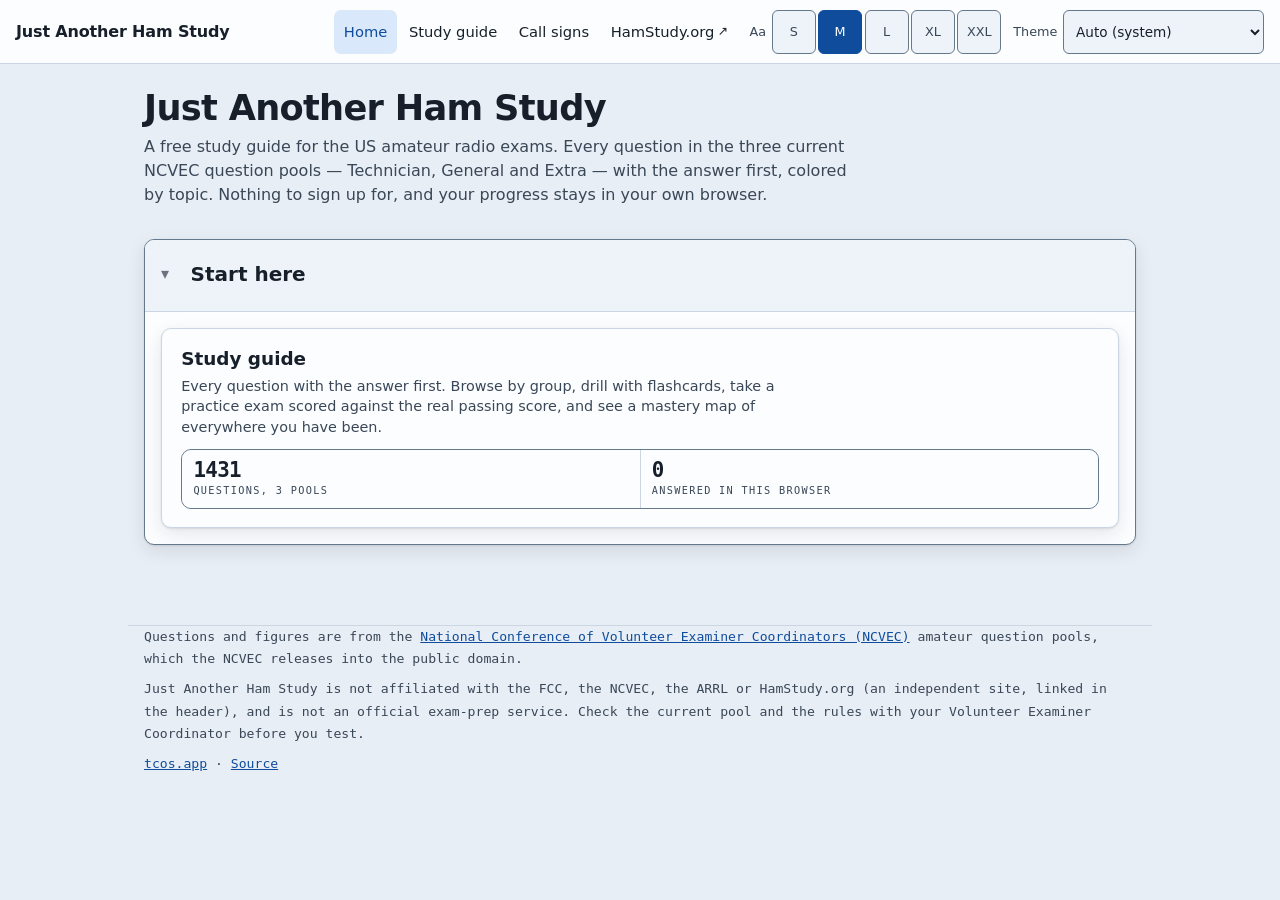
==== commit 2bc9beb4: "feat(callsign): the call sign page on ham.tcos.app, searching man.tcos.us Operator, 2026-10-01: the " ====
--- a/index.html
+++ b/index.html
@@ -41,7 +41,7 @@
 <body>
 <header class="top">
   <span class="brand"><a href="/">Just Another Ham Study</a></span>
-  <nav aria-label="Main"><a href="/" aria-current="page">Home</a><a href="/study.html">Study guide</a><a class="ext" href="https://ham.study" target="_blank" rel="noopener">HamStudy.org</a></nav>
+  <nav aria-label="Main"><a href="/" aria-current="page">Home</a><a href="/study.html">Study guide</a><a href="/callsign.html">Call signs</a><a class="ext" href="https://ham.study" target="_blank" rel="noopener">HamStudy.org</a></nav>
   <div class="fontsize-toggle"><span class="fs-label">Aa</span>
     <button class="fontsize-btn" data-size="s"  type="button" aria-pressed="false">S</button>
     <button class="fontsize-btn" data-size="m"  type="button" aria-pressed="true">M</button>
--- a/css/shell.css
+++ b/css/shell.css
@@ -1,6 +1,6 @@
-/* shell.css -- the shared stylesheet of every tcos.app app. OWNED by tcos-app;
- * children copy it (see CLAUDE.md, "How a child app inherits"), never edit the copy.
- * Derived from fleet-ops/view/assets/view.css minus the operator-only parts.
+/* shell.css -- the shared stylesheet of every TCOS web page: the *.tcos.app apps,
+ * view.lab, the tcos.us sites and the media hubs. OWNED by tcos-app; children copy
+ * it (see CLAUDE.md, "How a child inherits"), never edit the copy.
  *
  * Status colors are the reserved palette for fills, edges and icons, never
  * themed:  good #0ca30c   warning #fab219   serious #ec835a   critical #d03b3b
@@ -92,6 +92,19 @@
 .top nav a:hover,.top nav a:focus-visible,.top nav a[aria-current="page"]{background:var(--accent-soft);color:var(--accent)}
 .top nav a.ext::after{content:"\2197";margin-left:.25em;font-size:.85em}
 @media (max-width:30rem){.top nav{flex-wrap:wrap}}
+/* Small screens: the header is a brand and a menu button; nav, text size and theme fold
+   into the panel. shell.js adds .tc-menu (and the button), so with no script it all stays visible. */
+.menu-btn{display:none}
+@media (max-width:40rem){
+  .top.tc-menu .menu-btn{display:inline-flex;align-items:center;justify-content:center;min-width:44px;min-height:44px;
+    background:var(--sunk);border:1px solid var(--edge);color:var(--ink);border-radius:8px;font:inherit;font-size:1.25rem;line-height:1;cursor:pointer}
+  .top.tc-menu .menu-btn[aria-expanded="true"]{background:var(--accent-soft);color:var(--accent)}
+  .top.tc-menu:not([data-open]) > :not(.brand):not(.menu-btn){display:none}
+  .top.tc-menu[data-open] > nav,.top.tc-menu[data-open] > .fontsize-toggle,.top.tc-menu[data-open] > .theme-toggle{flex:1 1 100%}
+  .top.tc-menu[data-open] > nav{flex-direction:column}
+  .top.tc-menu[data-open] > .fontsize-toggle{flex-wrap:wrap}
+  .top.tc-menu[data-open]{max-height:100vh;max-height:100dvh;overflow-y:auto}
+}
 .theme-select{background:var(--sunk);border:1px solid var(--edge);color:var(--ink);border-radius:6px;padding:.22rem .5rem;font:inherit;font-size:.85rem;min-height:44px;cursor:pointer}
 .fontsize-toggle,.theme-toggle{display:flex;gap:.15rem;align-items:center}
 .fontsize-btn,.theme-btn{background:var(--sunk);border:1px solid var(--edge);color:var(--muted);
@@ -119,12 +132,17 @@
 /* A state that is correct and is not a status: a stopped template is not a
  * fault, so it must not borrow a status color to say so. */
 .chip.neutral{color:var(--muted);background:var(--sunk)}
-.stats{display:grid;grid-template-columns:repeat(auto-fit,minmax(8rem,1fr));gap:1px;
+/* Flex, not grid: a grid cannot stretch a short last row, so ten tiles at a card
+   width of seven left the second row two-thirds empty (inv.lab, 2026-09-30). Each
+   tile grows to fill its row. */
+.stats{display:flex;flex-wrap:wrap;gap:1px;
        background:var(--rule);border:1px solid var(--edge);border-radius:10px;overflow:hidden}
-.stat{background:var(--surface);padding:.9rem 1rem;display:flex;flex-direction:column;gap:.15rem}
+.stat{background:var(--surface);padding:.9rem 1rem;display:flex;flex-direction:column;gap:.15rem;flex:1 1 8rem;min-width:8rem}
 .stat b{font-family:ui-monospace,monospace;font-size:1.7rem;font-weight:600;line-height:1;letter-spacing:-.03em;font-variant-numeric:tabular-nums slashed-zero}
 .stat span{font-family:ui-monospace,monospace;font-size:.64rem;letter-spacing:.13em;text-transform:uppercase;color:var(--muted)}
-.stat.is-good b{color:var(--good-ink)} .stat.is-critical b{color:var(--critical-ink)}
+.stat.is-good b{color:var(--good-ink)} .stat.is-critical b{color:var(--critical-ink)} .stat.is-warning b{color:var(--warning-ink)}
+/* A zero is present, not loud: an empty state should not read like a live one. */
+.stat.is-empty b,.stat.is-empty span{opacity:.45}
 .card{background:var(--surface);border:1px solid var(--edge);border-radius:10px;box-shadow:var(--shadow);overflow:hidden}
 .card>header{padding:.75rem 1rem;border-bottom:1px solid var(--rule);background:var(--sunk);
              display:flex;align-items:baseline;gap:.6rem;flex-wrap:wrap}
@@ -220,9 +238,92 @@
 
 /* print / Save as PDF: the page as it looks on screen minus the controls. */
 @page{margin:12mm}
+/* flip card ---------------------------------------------------------------
+ * A card with two faces, front and back, in one grid cell, so the card is as tall as its
+ * taller face and a grid of them never reflows on a flip. The hidden face is
+ * visibility:hidden, so it cannot take focus. shell.js (TC.flip) sets data-flipped.
+ *   <li class="tc-flip" data-flipped="false"><div class="tc-flip-in">
+ *     <div class="tc-face tc-front"><button class="tc-flipbtn" data-tc-flip>...</button></div>
+ *     <div class="tc-face tc-back"><button class="tc-backq" data-tc-flip>...</button>...</div>
+ *   </div></li>
+ * .tc-fit makes the card only as tall as the face showing. --fam colors the left edge. */
+.tc-flip{list-style:none;perspective:1200px;scroll-margin-top:5rem}
+.tc-flip.is-jumped{outline:3px solid var(--accent);outline-offset:2px;border-radius:8px}
+.tc-flip-in{display:grid;transition:transform .3s;transform-style:preserve-3d}
+.tc-flip[data-flipped="true"] .tc-flip-in{transform:rotateY(180deg)}
+.tc-face{grid-area:1/1;backface-visibility:hidden;-webkit-backface-visibility:hidden;text-align:left;
+  border:1px solid var(--edge);border-left:5px solid var(--fam,var(--accent));border-radius:8px;background:var(--surface);
+  padding:.6rem .85rem;font:inherit;color:inherit;transition:visibility 0s .15s}
+.tc-front{display:flex;flex-direction:column;gap:.5rem;cursor:pointer;line-height:1.4;font-size:.95rem}
+.tc-flipbtn{all:unset;box-sizing:border-box;display:block;cursor:pointer}
+.tc-flipbtn:focus-visible{outline:3px solid var(--accent);outline-offset:2px}
+.tc-front .tc-flip-cue{margin-top:auto}
+.tc-front:hover,.tc-backq:hover .tc-flip-cue{border-color:var(--accent)}
+.tc-flip-cue{display:block;margin-top:.4rem;font-size:.8rem;color:var(--accent);font-weight:600}
+.tc-back{transform:rotateY(180deg);display:flex;flex-direction:column;gap:.5rem;background:var(--sunk)}
+.tc-backq{all:unset;box-sizing:border-box;display:block;cursor:pointer;font-size:.85rem;line-height:1.4;color:var(--muted)}
+.tc-backq:focus-visible{outline:3px solid var(--accent);outline-offset:2px}
+.tc-flip[data-flipped="false"] .tc-back,.tc-flip[data-flipped="true"] .tc-front{visibility:hidden}
+@media (prefers-reduced-motion:reduce){.tc-flip-in,.tc-face{transition:none}}
+@media print{
+  .tc-flip-in{transform:none!important}
+  .tc-face{grid-area:auto;transform:none;visibility:visible!important;position:static!important;break-inside:avoid;margin-bottom:.3rem}
+  .tc-flip-in{display:block}.tc-flip-cue{display:none}
+}
+.tc-fit .tc-flip-in{position:relative}
+.tc-fit[data-flipped="false"] .tc-back,.tc-fit[data-flipped="true"] .tc-front{position:absolute;top:0;left:0;right:0}
+.tc-fit .tc-front .tc-flip-cue{margin-top:.15rem}
+
+/* way back ------------------------------------------------------------------
+ * A small pill fixed to the corner that names what is above the reader and scrolls
+ * back to it. shell.js (TC.wayback.init) fills and shows it. */
+.tc-jump{position:fixed;right:max(12px,env(safe-area-inset-right));bottom:max(12px,env(safe-area-inset-bottom));z-index:15;display:flex;
+  max-width:calc(100vw - 24px);border:1px solid var(--edge);border-radius:999px;overflow:hidden;
+  background:color-mix(in srgb,var(--surface) 90%,transparent);-webkit-backdrop-filter:blur(8px);backdrop-filter:blur(8px);
+  box-shadow:0 2px 12px rgba(0,0,0,.2);opacity:.9;transition:opacity .2s,transform .2s,visibility 0s}
+.tc-jump:hover,.tc-jump:focus-within{opacity:1}
+.tc-jump[data-show="false"]{opacity:0;visibility:hidden;transform:translateY(10px);pointer-events:none;transition:opacity .2s,transform .2s,visibility 0s .2s}
+.tc-jump button{all:unset;box-sizing:border-box;cursor:pointer;display:flex;align-items:center;gap:.4rem;min-height:44px;min-width:44px;
+  padding:0 .8rem;font:600 .85rem/1 inherit;color:var(--ink);justify-content:center}
+.tc-jump button[hidden],.tc-jump a[hidden]{display:none}
+/* "link here": an anchor, so it opens, drags and right-click copies like any link */
+.tc-jump a.tc-jump-here{box-sizing:border-box;display:flex;align-items:center;justify-content:center;gap:.4rem;min-height:44px;min-width:44px;
+  padding:0 .7rem;color:var(--ink);text-decoration:none;border-left:1px solid var(--edge);font:600 .85rem/1 inherit}
+.tc-jump a.tc-jump-here:hover{color:var(--accent);background:var(--sunk)}
+.tc-jump a.tc-jump-here:focus-visible{outline:3px solid var(--accent);outline-offset:-3px}
+.tc-jump a.tc-jump-here[data-said]{color:var(--good-ink)}
+.tc-jump-said:empty{display:none}
+/* A linked heading lands below the sticky header, not under it. */
+h2[id],h3[id],h4[id],summary[id],[data-tc-collapse-toggle][id],section[id],article[id],[data-tc-collapse][id]{scroll-margin-top:4.75rem}
+.tc-jump button+button{border-left:1px solid var(--edge)}
+.tc-jump button:hover{color:var(--accent);background:var(--sunk)}
+.tc-jump button:focus-visible{outline:3px solid var(--accent);outline-offset:-3px}
+.tc-jump-l{max-width:11rem;overflow:hidden;text-overflow:ellipsis;white-space:nowrap}
+.tc-jump-l::before{content:"\2191\00a0";color:var(--accent)}
+@media (max-width:40rem){.tc-jump-l{max-width:38vw}.tc-jump[data-has-group="true"] [data-tc-to="panel"]{display:none}}
+@media (prefers-reduced-motion:reduce){.tc-jump,.tc-jump[data-show="false"]{transition:none}}
+@media print{.tc-jump{display:none!important}}
+
+/* dock ----------------------------------------------------------------------
+ * A bar that rides the bottom edge of the screen while its section is on screen (a
+ * primary action and a status line, e.g. Score and "12 / 35 answered"). It must come
+ * after the content it serves; position:sticky needs the card around it not to clip. */
+.tc-dock{position:sticky;bottom:max(8px,env(safe-area-inset-bottom));z-index:14;display:flex;align-items:center;justify-content:space-between;gap:.75rem;
+  margin-top:.8rem;padding:.5rem .5rem .5rem .9rem;border:1px solid var(--edge);border-radius:999px;background:color-mix(in srgb,var(--surface) 88%,transparent);
+  -webkit-backdrop-filter:blur(8px);backdrop-filter:blur(8px);box-shadow:0 4px 18px rgba(0,0,0,.18)}
+.tc-dock[hidden]{display:none}
+.tc-dock-n{font-size:.85rem;color:var(--muted)}
+.tc-dock .btn{min-height:44px;min-width:6rem}
+.card:has(.tc-dock){overflow:visible}
+body:has(.tc-dock:not([hidden])) .tc-jump{bottom:calc(max(8px,env(safe-area-inset-bottom)) + 76px)}
+@media print{.tc-dock{display:none!important}}
+
 @media print{
   html,body{-webkit-print-color-adjust:exact;print-color-adjust:exact}
-  :root,:root[data-theme]{--bg:#fff;--surface:#fff;--sunk:#f3f3f3;--ink:#000;--muted:#333;--edge:#555;--accent:#0b3a70}
+  /* Paper by default. A page whose own export promises "the PDF looks like the
+     screen" (view.lab's PDF button) opts out with <html data-tc-print="theme">
+     and keeps the reader's theme, dark included. */
+  :root:not([data-tc-print="theme"]),:root[data-theme]:not([data-tc-print="theme"]){--bg:#fff;--surface:#fff;--sunk:#f3f3f3;--ink:#000;--muted:#333;--edge:#555;--accent:#0b3a70}
   body{font-size:11pt;line-height:1.4}
   .top,.grip,.tc-collapse-marker,.card-tools input,.card-tools .hint{display:none!important}
   [data-tc-collapse][data-tc-collapsed='true'] [data-tc-collapse-body]{display:block!important}
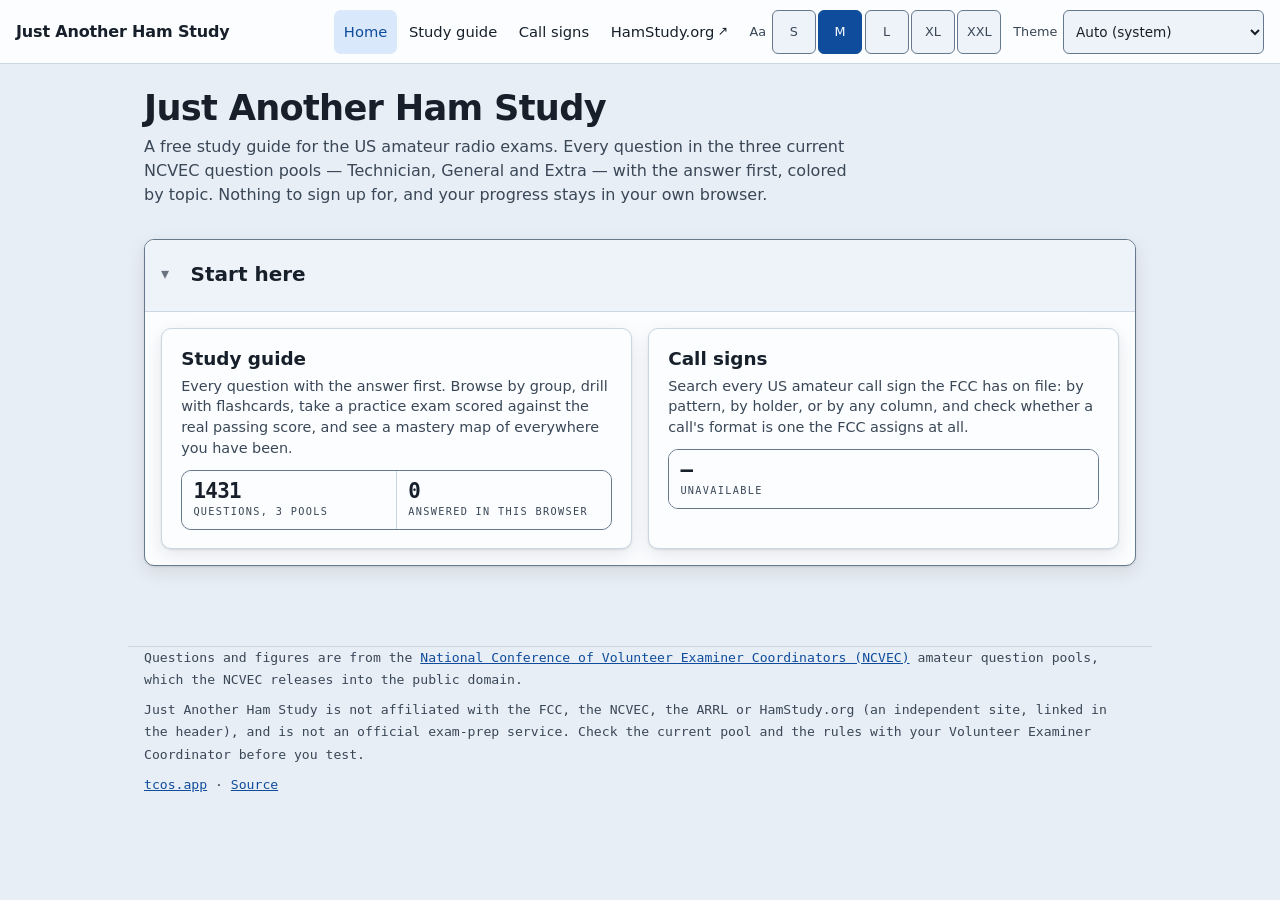
==== commit 62b406a7: "feat(home): Start here lists Call signs beside the Study guide Operator, 2026-10-01: "what is the po" ====
--- a/index.html
+++ b/index.html
@@ -81,6 +81,12 @@
             against the real passing score, and see a mastery map of everywhere you have been.</p>
           <div class="stats" id="hi-study-stats"><div class="stat"><b>&hellip;</b><span>loading</span></div></div>
         </a>
+        <a class="hi-tile" href="/callsign.html">
+          <h2>Call signs</h2>
+          <p>Search every US amateur call sign the FCC has on file: by pattern, by holder, or by any column, and
+            check whether a call's format is one the FCC assigns at all.</p>
+          <div class="stats" id="hi-callsign-stats"><div class="stat"><b>&hellip;</b><span>loading</span></div></div>
+        </a>
       </div>
     </div>
   </section>
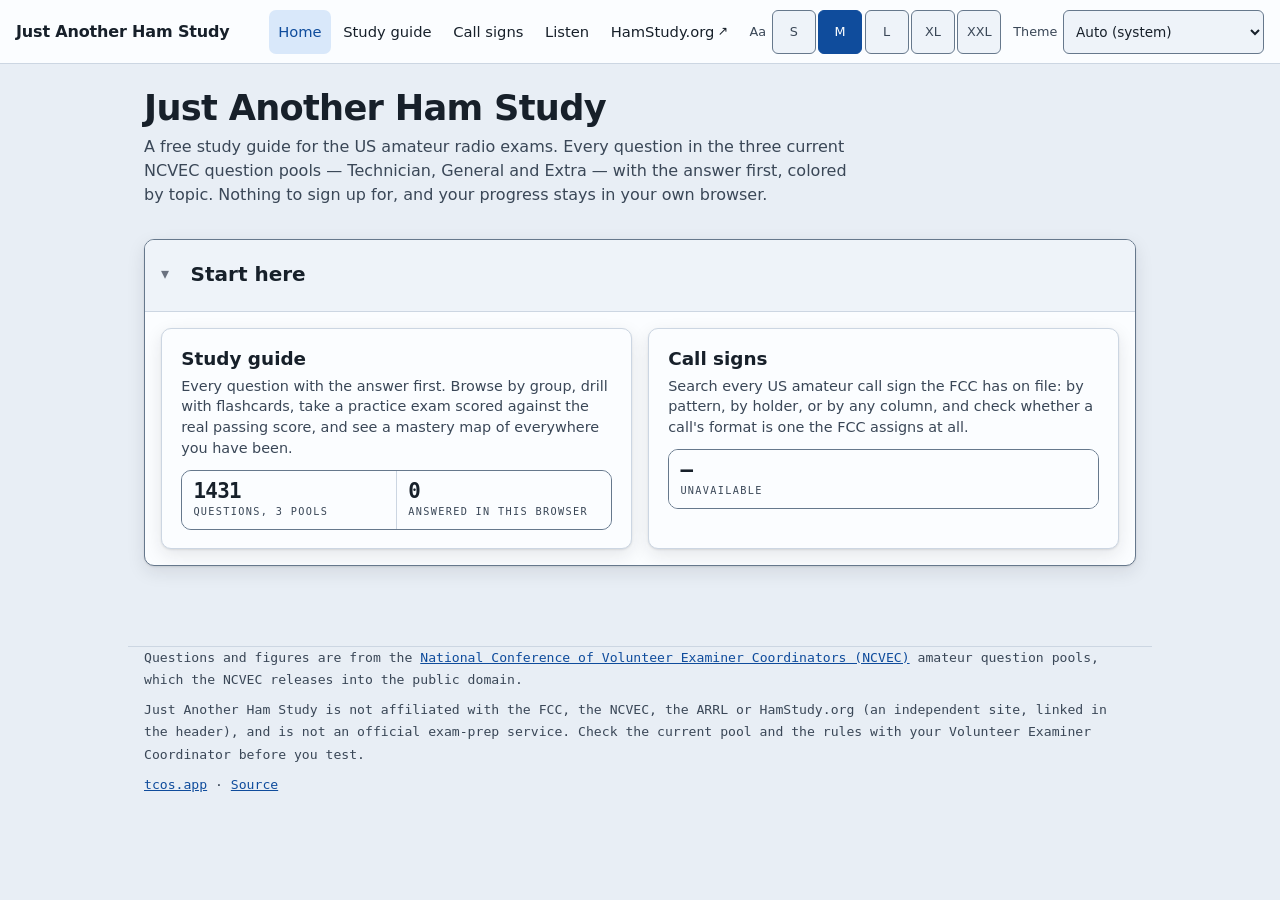
==== commit f6da5447: "feat(listen): the spoken answer albums, playable with the guide -- a Listen page, a pill beside the " ====
--- a/index.html
+++ b/index.html
@@ -41,7 +41,7 @@
 <body>
 <header class="top">
   <span class="brand"><a href="/">Just Another Ham Study</a></span>
-  <nav aria-label="Main"><a href="/" aria-current="page">Home</a><a href="/study.html">Study guide</a><a href="/callsign.html">Call signs</a><a class="ext" href="https://ham.study" target="_blank" rel="noopener">HamStudy.org</a></nav>
+  <nav aria-label="Main"><a href="/" aria-current="page">Home</a><a href="/study.html">Study guide</a><a href="/callsign.html">Call signs</a><a href="/listen.html">Listen</a><a class="ext" href="https://ham.study" target="_blank" rel="noopener">HamStudy.org</a></nav>
   <div class="fontsize-toggle"><span class="fs-label">Aa</span>
     <button class="fontsize-btn" data-size="s"  type="button" aria-pressed="false">S</button>
     <button class="fontsize-btn" data-size="m"  type="button" aria-pressed="true">M</button>
